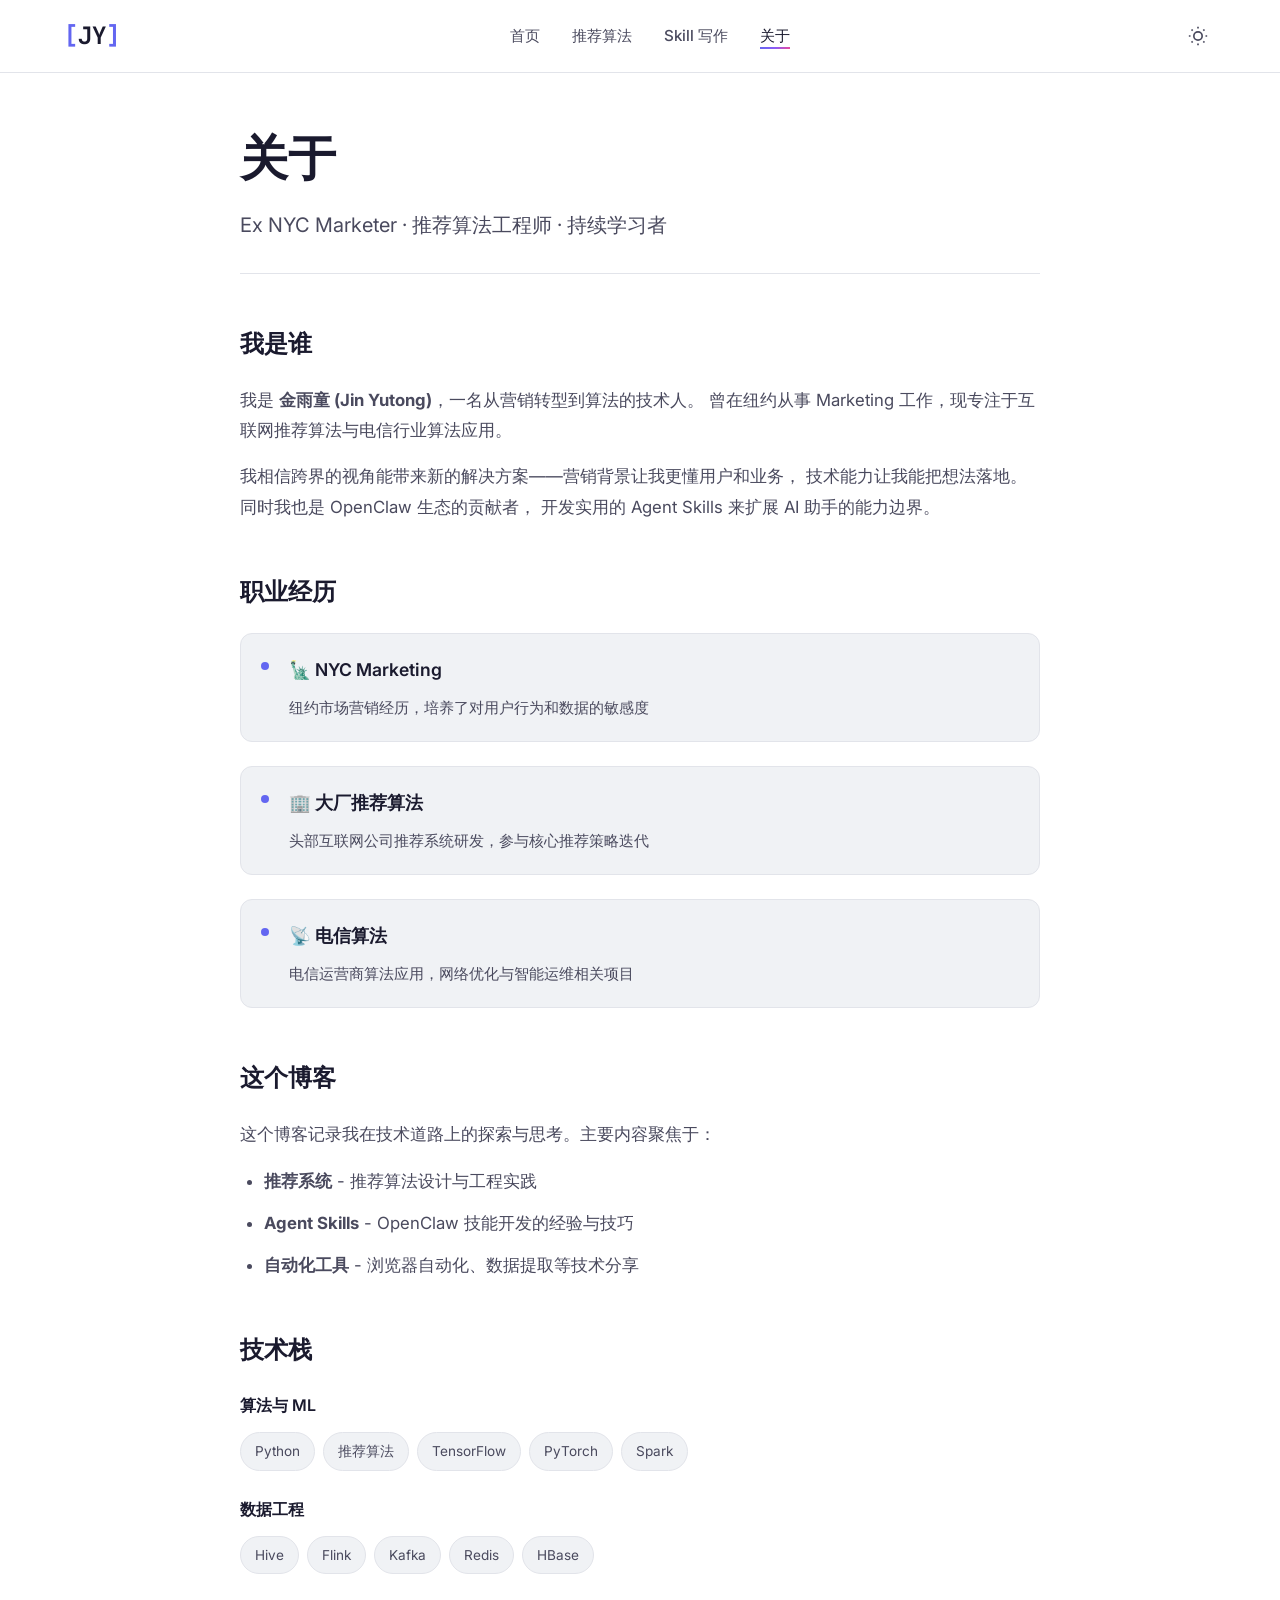
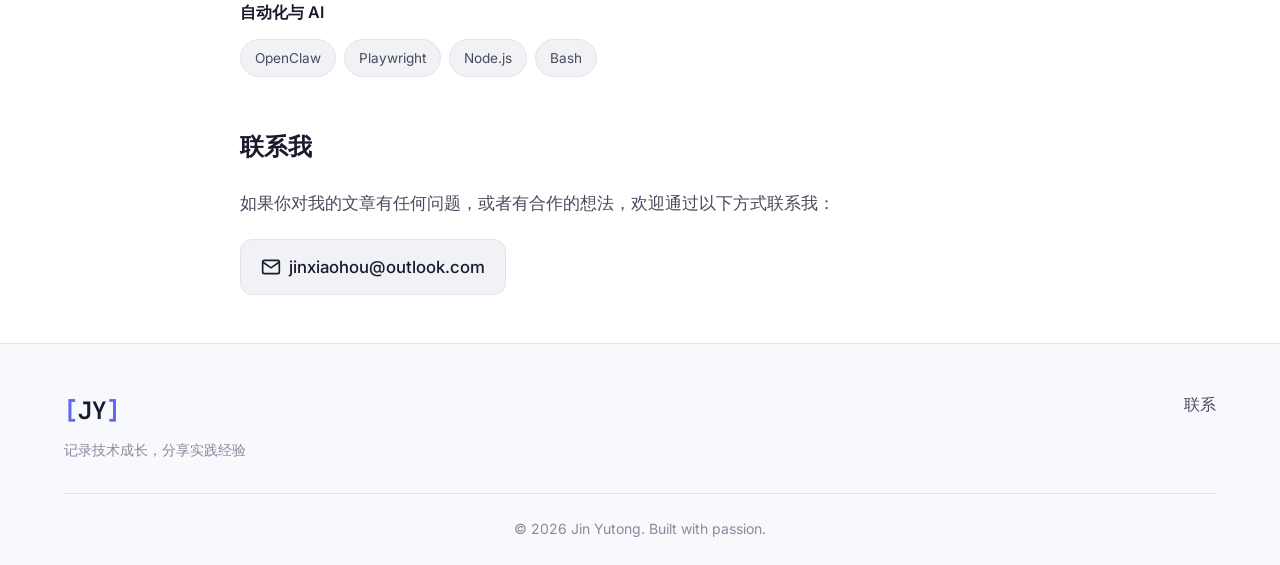
==== about.html @ 8edba46c "Initial blog" ====
<!DOCTYPE html>
<html lang="zh-CN">
<head>
    <meta charset="UTF-8">
    <meta name="viewport" content="width=device-width, initial-scale=1.0">
    <title>关于 - Jin Yutong's Blog</title>
    <meta name="description" content="关于我，以及这个博客">
    <link rel="stylesheet" href="css/style.css">
    <link rel="preconnect" href="https://fonts.googleapis.com">
    <link rel="preconnect" href="https://fonts.gstatic.com" crossorigin>
    <link href="https://fonts.googleapis.com/css2?family=Inter:wght@300;400;500;600;700&family=JetBrains+Mono:wght@400;500&display=swap" rel="stylesheet">
</head>
<body>
    <nav class="navbar">
        <div class="container">
            <a href="index.html" class="logo">
                <span class="logo-bracket">[</span>JY<span class="logo-bracket">]</span>
            </a>
            <ul class="nav-links">
                <li><a href="index.html">首页</a></li>
                <li><a href="posts/ml-platform.html">推荐算法</a></li>
                <li><a href="posts/skill-writing.html">Skill 写作</a></li>
                <li><a href="about.html" class="active">关于</a></li>
            </ul>
            <button class="theme-toggle" aria-label="切换主题">
                <svg class="sun-icon" viewBox="0 0 24 24" fill="none" stroke="currentColor" stroke-width="2">
                    <circle cx="12" cy="12" r="5"/>
                    <path d="M12 1v2M12 21v2M4.22 4.22l1.42 1.42M18.36 18.36l1.42 1.42M1 12h2M21 12h2M4.22 19.78l1.42-1.42M18.36 5.64l1.42-1.42"/>
                </svg>
                <svg class="moon-icon" viewBox="0 0 24 24" fill="none" stroke="currentColor" stroke-width="2">
                    <path d="M21 12.79A9 9 0 1 1 11.21 3 7 7 0 0 0 21 12.79z"/>
                </svg>
            </button>
        </div>
    </nav>

    <main class="container">
        <article class="about-page">
            <header class="page-header">
                <h1>关于</h1>
                <p class="page-subtitle">Ex NYC Marketer · 推荐算法工程师 · 持续学习者</p>
            </header>

            <div class="about-content">
                <section class="about-section">
                    <h2>我是谁</h2>
                    <p>
                        我是 <strong>金雨童 (Jin Yutong)</strong>，一名从营销转型到算法的技术人。
                        曾在纽约从事 Marketing 工作，现专注于互联网推荐算法与电信行业算法应用。
                    </p>
                    <p>
                        我相信跨界的视角能带来新的解决方案——营销背景让我更懂用户和业务，
                        技术能力让我能把想法落地。同时我也是 OpenClaw 生态的贡献者，
                        开发实用的 Agent Skills 来扩展 AI 助手的能力边界。
                    </p>
                </section>

                <section class="about-section">
                    <h2>职业经历</h2>
                    <div class="timeline">
                        <div class="timeline-item">
                            <h4>🗽 NYC Marketing</h4>
                            <p>纽约市场营销经历，培养了对用户行为和数据的敏感度</p>
                        </div>
                        <div class="timeline-item">
                            <h4>🏢 大厂推荐算法</h4>
                            <p>头部互联网公司推荐系统研发，参与核心推荐策略迭代</p>
                        </div>
                        <div class="timeline-item">
                            <h4>📡 电信算法</h4>
                            <p>电信运营商算法应用，网络优化与智能运维相关项目</p>
                        </div>
                    </div>
                </section>

                <section class="about-section">
                    <h2>这个博客</h2>
                    <p>
                        这个博客记录我在技术道路上的探索与思考。主要内容聚焦于：
                    </p>
                    <ul class="about-list">
                        <li>
                            <strong>推荐系统</strong> - 推荐算法设计与工程实践
                        </li>
                        <li>
                            <strong>Agent Skills</strong> - OpenClaw 技能开发的经验与技巧
                        </li>
                        <li>
                            <strong>自动化工具</strong> - 浏览器自动化、数据提取等技术分享
                        </li>
                    </ul>
                </section>

                <section class="about-section">
                    <h2>技术栈</h2>
                    <div class="tech-stack">
                        <div class="tech-category">
                            <h4>算法与 ML</h4>
                            <div class="tech-tags">
                                <span class="tech-tag">Python</span>
                                <span class="tech-tag">推荐算法</span>
                                <span class="tech-tag">TensorFlow</span>
                                <span class="tech-tag">PyTorch</span>
                                <span class="tech-tag">Spark</span>
                            </div>
                        </div>
                        <div class="tech-category">
                            <h4>数据工程</h4>
                            <div class="tech-tags">
                                <span class="tech-tag">Hive</span>
                                <span class="tech-tag">Flink</span>
                                <span class="tech-tag">Kafka</span>
                                <span class="tech-tag">Redis</span>
                                <span class="tech-tag">HBase</span>
                            </div>
                        </div>
                        <div class="tech-category">
                            <h4>自动化与 AI</h4>
                            <div class="tech-tags">
                                <span class="tech-tag">OpenClaw</span>
                                <span class="tech-tag">Playwright</span>
                                <span class="tech-tag">Node.js</span>
                                <span class="tech-tag">Bash</span>
                            </div>
                        </div>
                    </div>
                </section>

                <section class="about-section">
                    <h2>联系我</h2>
                    <p>
                        如果你对我的文章有任何问题，或者有合作的想法，欢迎通过以下方式联系我：
                    </p>
                    <div class="contact-links">
                        <a href="mailto:jinxiaohou@outlook.com" class="contact-link">
                            <svg viewBox="0 0 24 24" fill="none" stroke="currentColor" stroke-width="2">
                                <path d="M4 4h16c1.1 0 2 .9 2 2v12c0 1.1-.9 2-2 2H4c-1.1 0-2-.9-2-2V6c0-1.1.9-2 2-2z"/>
                                <polyline points="22,6 12,13 2,6"/>
                            </svg>
                            jinxiaohou@outlook.com
                        </a>
                    </div>
                </section>
            </div>
        </article>
    </main>

    <footer class="footer">
        <div class="container">
            <div class="footer-content">
                <div class="footer-brand">
                    <span class="logo">
                        <span class="logo-bracket">[</span>JY<span class="logo-bracket">]</span>
                    </span>
                    <p>记录技术成长，分享实践经验</p>
                </div>
                <div class="footer-links">
                    <a href="mailto:jinxiaohou@outlook.com">联系</a>
                </div>
            </div>
            <div class="footer-bottom">
                <p>&copy; 2026 Jin Yutong. Built with passion.</p>
            </div>
        </div>
    </footer>

    <script src="js/main.js"></script>
</body>
</html>
---- css/style.css ----
/* CSS Variables */
:root {
    --bg-primary: #0f0f1a;
    --bg-secondary: #1a1a2e;
    --bg-tertiary: #252542;
    --text-primary: #ffffff;
    --text-secondary: #a0a0b0;
    --text-muted: #6a6a80;
    --accent-primary: #6366f1;
    --accent-secondary: #8b5cf6;
    --accent-gradient: linear-gradient(135deg, #6366f1 0%, #8b5cf6 50%, #ec4899 100%);
    --border-color: #2a2a4a;
    --code-bg: #151525;
    --shadow-sm: 0 2px 8px rgba(0, 0, 0, 0.3);
    --shadow-md: 0 4px 20px rgba(0, 0, 0, 0.4);
    --shadow-lg: 0 8px 40px rgba(0, 0, 0, 0.5);
    --radius-sm: 8px;
    --radius-md: 12px;
    --radius-lg: 16px;
    --transition: all 0.3s ease;
}

/* Light theme */
[data-theme="light"] {
    --bg-primary: #ffffff;
    --bg-secondary: #f8f9fc;
    --bg-tertiary: #f0f2f5;
    --text-primary: #1a1a2e;
    --text-secondary: #4a4a5e;
    --text-muted: #8a8a9e;
    --border-color: #e2e4ea;
    --code-bg: #f4f6f8;
    --shadow-sm: 0 2px 8px rgba(0, 0, 0, 0.08);
    --shadow-md: 0 4px 20px rgba(0, 0, 0, 0.1);
    --shadow-lg: 0 8px 40px rgba(0, 0, 0, 0.12);
}

/* Reset & Base */
*, *::before, *::after {
    margin: 0;
    padding: 0;
    box-sizing: border-box;
}

html {
    scroll-behavior: smooth;
}

body {
    font-family: 'Inter', -apple-system, BlinkMacSystemFont, 'Segoe UI', sans-serif;
    background-color: var(--bg-primary);
    color: var(--text-primary);
    line-height: 1.6;
    min-height: 100vh;
    transition: var(--transition);
}

/* Container */
.container {
    max-width: 1200px;
    margin: 0 auto;
    padding: 0 24px;
}

/* Navigation */
.navbar {
    position: fixed;
    top: 0;
    left: 0;
    right: 0;
    z-index: 1000;
    background: rgba(15, 15, 26, 0.8);
    backdrop-filter: blur(20px);
    border-bottom: 1px solid var(--border-color);
    transition: var(--transition);
}

[data-theme="light"] .navbar {
    background: rgba(255, 255, 255, 0.85);
}

.navbar .container {
    display: flex;
    align-items: center;
    justify-content: space-between;
    height: 72px;
}

.logo {
    font-size: 1.5rem;
    font-weight: 700;
    text-decoration: none;
    color: var(--text-primary);
    font-family: 'JetBrains Mono', monospace;
}

.logo-bracket {
    color: var(--accent-primary);
}

.nav-links {
    display: flex;
    list-style: none;
    gap: 32px;
}

.nav-links a {
    color: var(--text-secondary);
    text-decoration: none;
    font-weight: 500;
    font-size: 0.95rem;
    transition: var(--transition);
    position: relative;
}

.nav-links a:hover,
.nav-links a.active {
    color: var(--text-primary);
}

.nav-links a::after {
    content: '';
    position: absolute;
    bottom: -4px;
    left: 0;
    width: 0;
    height: 2px;
    background: var(--accent-gradient);
    transition: var(--transition);
}

.nav-links a:hover::after,
.nav-links a.active::after {
    width: 100%;
}

/* Theme Toggle */
.theme-toggle {
    background: none;
    border: none;
    cursor: pointer;
    padding: 8px;
    border-radius: var(--radius-sm);
    color: var(--text-secondary);
    transition: var(--transition);
}

.theme-toggle:hover {
    background: var(--bg-tertiary);
    color: var(--text-primary);
}

.theme-toggle svg {
    width: 20px;
    height: 20px;
}

.sun-icon {
    display: none;
}

[data-theme="light"] .sun-icon {
    display: block;
}

[data-theme="light"] .moon-icon {
    display: none;
}

/* Hero Section */
.hero {
    position: relative;
    padding: 160px 0 100px;
    overflow: hidden;
}

.hero-bg {
    position: absolute;
    top: 0;
    left: 0;
    right: 0;
    bottom: 0;
    background: 
        radial-gradient(ellipse at 20% 50%, rgba(99, 102, 241, 0.15) 0%, transparent 50%),
        radial-gradient(ellipse at 80% 50%, rgba(139, 92, 246, 0.1) 0%, transparent 50%);
    pointer-events: none;
}

.hero-content {
    position: relative;
    z-index: 1;
    max-width: 700px;
}

.hero-title {
    font-size: clamp(2.5rem, 6vw, 4rem);
    font-weight: 700;
    line-height: 1.15;
    margin-bottom: 24px;
    letter-spacing: -0.02em;
}

.gradient-text {
    background: var(--accent-gradient);
    -webkit-background-clip: text;
    -webkit-text-fill-color: transparent;
    background-clip: text;
}

.hero-subtitle {
    font-size: 1.25rem;
    color: var(--text-secondary);
    margin-bottom: 40px;
    max-width: 500px;
}

.hero-stats {
    display: flex;
    gap: 48px;
}

.stat {
    display: flex;
    flex-direction: column;
}

.stat-number {
    font-size: 2.5rem;
    font-weight: 700;
    background: var(--accent-gradient);
    -webkit-background-clip: text;
    -webkit-text-fill-color: transparent;
    background-clip: text;
    line-height: 1;
}

.stat-label {
    font-size: 0.875rem;
    color: var(--text-muted);
    margin-top: 4px;
}

/* Main Content */
main {
    padding-bottom: 80px;
}

/* Section Titles */
.section-title {
    font-size: 1.75rem;
    font-weight: 600;
    margin-bottom: 32px;
    position: relative;
    display: inline-block;
}

.section-title::after {
    content: '';
    position: absolute;
    bottom: -8px;
    left: 0;
    width: 60px;
    height: 3px;
    background: var(--accent-gradient);
    border-radius: 2px;
}

/* Posts Grid */
.posts-section {
    margin-bottom: 80px;
}

.posts-grid {
    display: grid;
    grid-template-columns: repeat(auto-fit, minmax(320px, 1fr));
    gap: 24px;
}

.post-card {
    background: var(--bg-secondary);
    border: 1px solid var(--border-color);
    border-radius: var(--radius-md);
    padding: 28px;
    transition: var(--transition);
}

.post-card:hover {
    transform: translateY(-4px);
    box-shadow: var(--shadow-lg);
    border-color: var(--accent-primary);
}

.post-meta {
    display: flex;
    gap: 12px;
    margin-bottom: 16px;
    align-items: center;
}

.post-tag {
    font-size: 0.75rem;
    font-weight: 600;
    padding: 4px 10px;
    border-radius: 20px;
    background: rgba(99, 102, 241, 0.15);
    color: var(--accent-primary);
    text-transform: uppercase;
    letter-spacing: 0.5px;
}

.post-date {
    font-size: 0.875rem;
    color: var(--text-muted);
}

.post-title {
    font-size: 1.25rem;
    font-weight: 600;
    margin-bottom: 12px;
    line-height: 1.4;
}

.post-title a {
    color: var(--text-primary);
    text-decoration: none;
    transition: var(--transition);
}

.post-title a:hover {
    color: var(--accent-primary);
}

.post-excerpt {
    color: var(--text-secondary);
    font-size: 0.95rem;
    margin-bottom: 20px;
    line-height: 1.6;
}

.read-more {
    display: inline-flex;
    align-items: center;
    gap: 8px;
    color: var(--accent-primary);
    text-decoration: none;
    font-weight: 500;
    font-size: 0.9rem;
    transition: var(--transition);
}

.read-more svg {
    width: 16px;
    height: 16px;
    transition: transform 0.2s ease;
}

.read-more:hover svg {
    transform: translateX(4px);
}

/* Topics Section */
.topics-section {
    margin-bottom: 80px;
}

.topics-grid {
    display: grid;
    grid-template-columns: repeat(auto-fit, minmax(200px, 1fr));
    gap: 20px;
}

.topic-card {
    background: var(--bg-secondary);
    border: 1px solid var(--border-color);
    border-radius: var(--radius-md);
    padding: 24px;
    text-align: center;
    transition: var(--transition);
}

.topic-card:hover {
    border-color: var(--accent-primary);
    transform: translateY(-2px);
}

.topic-icon {
    font-size: 2.5rem;
    margin-bottom: 12px;
}

.topic-card h4 {
    font-size: 1rem;
    font-weight: 600;
    margin-bottom: 8px;
}

.topic-card p {
    font-size: 0.875rem;
    color: var(--text-secondary);
}

/* Blog Post Page */
.blog-post {
    max-width: 800px;
    margin: 0 auto;
    padding-top: 120px;
}

.post-header {
    margin-bottom: 48px;
    padding-bottom: 32px;
    border-bottom: 1px solid var(--border-color);
}

.post-header .post-meta {
    margin-bottom: 20px;
}

.post-title-large {
    font-size: clamp(2rem, 5vw, 3rem);
    font-weight: 700;
    line-height: 1.2;
    margin-bottom: 16px;
}

.post-subtitle {
    font-size: 1.25rem;
    color: var(--text-secondary);
    font-weight: 400;
}

.post-content {
    font-size: 1.05rem;
    line-height: 1.8;
}

.post-content h2 {
    font-size: 1.75rem;
    font-weight: 600;
    margin: 48px 0 24px;
    padding-bottom: 12px;
    border-bottom: 2px solid var(--border-color);
}

.post-content h3 {
    font-size: 1.35rem;
    font-weight: 600;
    margin: 36px 0 18px;
    color: var(--text-primary);
}

.post-content h4 {
    font-size: 1.15rem;
    font-weight: 600;
    margin: 28px 0 14px;
}

.post-content p {
    margin-bottom: 20px;
    color: var(--text-secondary);
}

.post-content p strong {
    color: var(--text-primary);
}

.post-content ul,
.post-content ol {
    margin: 20px 0;
    padding-left: 28px;
}

.post-content li {
    margin-bottom: 10px;
    color: var(--text-secondary);
}

.post-content li::marker {
    color: var(--accent-primary);
}

.post-content code {
    font-family: 'JetBrains Mono', monospace;
    background: var(--code-bg);
    padding: 2px 8px;
    border-radius: 4px;
    font-size: 0.9em;
    color: var(--accent-secondary);
}

/* Code Blocks */
.code-example {
    margin: 24px 0;
}

.code-example h4 {
    font-size: 0.875rem;
    color: var(--text-muted);
    margin-bottom: 8px;
    font-weight: 500;
}

.code-block {
    background: var(--code-bg);
    border: 1px solid var(--border-color);
    border-radius: var(--radius-md);
    padding: 20px;
    overflow-x: auto;
    font-family: 'JetBrains Mono', monospace;
    font-size: 0.875rem;
    line-height: 1.6;
}

.code-block code {
    background: none;
    padding: 0;
    color: var(--text-primary);
}

/* Highlight Boxes */
.highlight-box {
    background: rgba(99, 102, 241, 0.1);
    border-left: 4px solid var(--accent-primary);
    padding: 20px 24px;
    border-radius: 0 var(--radius-sm) var(--radius-sm) 0;
    margin: 24px 0;
}

.highlight-box.warning {
    background: rgba(239, 68, 68, 0.1);
    border-left-color: #ef4444;
}

.highlight-box strong {
    color: var(--text-primary);
    display: block;
    margin-bottom: 8px;
}

/* Tables */
.data-table {
    width: 100%;
    border-collapse: collapse;
    margin: 24px 0;
    font-size: 0.95rem;
}

.data-table th,
.data-table td {
    padding: 12px 16px;
    text-align: left;
    border-bottom: 1px solid var(--border-color);
}

.data-table th {
    font-weight: 600;
    color: var(--text-primary);
    background: var(--bg-tertiary);
}

.data-table td {
    color: var(--text-secondary);
}

.data-table code {
    font-size: 0.85em;
}

/* Architecture Diagram */
.architecture-diagram {
    margin: 24px 0;
}

.architecture-diagram .code-block {
    text-align: center;
    color: var(--text-secondary);
}

/* Post Footer & Navigation */
.post-footer {
    margin-top: 64px;
    padding-top: 32px;
    border-top: 1px solid var(--border-color);
}

.post-nav {
    display: flex;
    justify-content: space-between;
    gap: 16px;
}

.post-nav-link {
    display: flex;
    align-items: center;
    gap: 8px;
    color: var(--text-secondary);
    text-decoration: none;
    padding: 12px 16px;
    border: 1px solid var(--border-color);
    border-radius: var(--radius-md);
    transition: var(--transition);
    font-size: 0.9rem;
}

.post-nav-link:hover {
    border-color: var(--accent-primary);
    color: var(--text-primary);
}

.post-nav-link svg {
    width: 18px;
    height: 18px;
}

.post-nav-link.next {
    margin-left: auto;
}

/* About Page */
.about-page {
    max-width: 800px;
    margin: 0 auto;
    padding-top: 120px;
}

.page-header {
    margin-bottom: 48px;
    padding-bottom: 32px;
    border-bottom: 1px solid var(--border-color);
}

.page-header h1 {
    font-size: clamp(2rem, 5vw, 3rem);
    font-weight: 700;
    margin-bottom: 12px;
}

.page-subtitle {
    font-size: 1.25rem;
    color: var(--text-secondary);
}

.about-content {
    font-size: 1.05rem;
    line-height: 1.8;
}

.about-section {
    margin-bottom: 48px;
}

.about-section h2 {
    font-size: 1.5rem;
    font-weight: 600;
    margin-bottom: 20px;
    color: var(--text-primary);
}

.about-section p {
    color: var(--text-secondary);
    margin-bottom: 16px;
}

.about-list {
    padding-left: 24px;
}

.about-list li {
    margin-bottom: 12px;
    color: var(--text-secondary);
}

/* Tech Stack */
.tech-stack {
    display: flex;
    flex-direction: column;
    gap: 24px;
}

.tech-category h4 {
    font-size: 1rem;
    font-weight: 600;
    margin-bottom: 12px;
    color: var(--text-primary);
}

.tech-tags {
    display: flex;
    flex-wrap: wrap;
    gap: 8px;
}

.tech-tag {
    background: var(--bg-tertiary);
    color: var(--text-secondary);
    padding: 6px 14px;
    border-radius: 20px;
    font-size: 0.85rem;
    border: 1px solid var(--border-color);
    transition: var(--transition);
}

.tech-tag:hover {
    border-color: var(--accent-primary);
    color: var(--text-primary);
}

/* Contact Links */
.contact-links {
    display: flex;
    gap: 16px;
    margin-top: 20px;
}

.contact-link {
    display: flex;
    align-items: center;
    gap: 8px;
    color: var(--text-primary);
    text-decoration: none;
    padding: 12px 20px;
    background: var(--bg-tertiary);
    border: 1px solid var(--border-color);
    border-radius: var(--radius-md);
    transition: var(--transition);
    font-weight: 500;
}

.contact-link:hover {
    border-color: var(--accent-primary);
    background: rgba(99, 102, 241, 0.1);
}

.contact-link svg {
    width: 20px;
    height: 20px;
}

/* Timeline */
.timeline {
    display: flex;
    flex-direction: column;
    gap: 24px;
    margin-top: 20px;
}

.timeline-item {
    background: var(--bg-tertiary);
    border: 1px solid var(--border-color);
    border-radius: var(--radius-md);
    padding: 20px 24px;
    position: relative;
    padding-left: 48px;
}

.timeline-item::before {
    content: '';
    position: absolute;
    left: 20px;
    top: 28px;
    width: 8px;
    height: 8px;
    background: var(--accent-primary);
    border-radius: 50%;
}

.timeline-item h4 {
    font-size: 1.1rem;
    font-weight: 600;
    margin-bottom: 8px;
    color: var(--text-primary);
}

.timeline-item p {
    color: var(--text-secondary);
    font-size: 0.95rem;
    margin: 0;
}

/* Footer */
.footer {
    background: var(--bg-secondary);
    border-top: 1px solid var(--border-color);
    padding: 48px 0 24px;
}

.footer-content {
    display: flex;
    justify-content: space-between;
    align-items: flex-start;
    margin-bottom: 32px;
    flex-wrap: wrap;
    gap: 24px;
}

.footer-brand .logo {
    font-size: 1.5rem;
    display: inline-block;
    margin-bottom: 8px;
}

.footer-brand p {
    color: var(--text-muted);
    font-size: 0.9rem;
}

.footer-links {
    display: flex;
    gap: 24px;
}

.footer-links a {
    color: var(--text-secondary);
    text-decoration: none;
    transition: var(--transition);
}

.footer-links a:hover {
    color: var(--accent-primary);
}

.footer-bottom {
    text-align: center;
    padding-top: 24px;
    border-top: 1px solid var(--border-color);
}

.footer-bottom p {
    color: var(--text-muted);
    font-size: 0.875rem;
}

/* Responsive */
@media (max-width: 768px) {
    .navbar .container {
        height: 64px;
    }
    
    .nav-links {
        display: none;
    }
    
    .hero {
        padding: 120px 0 60px;
    }
    
    .hero-stats {
        gap: 32px;
    }
    
    .posts-grid {
        grid-template-columns: 1fr;
    }
    
    .topics-grid {
        grid-template-columns: repeat(2, 1fr);
    }
    
    .post-nav {
        flex-direction: column;
    }
    
    .post-nav-link.next {
        margin-left: 0;
    }
    
    .footer-content {
        flex-direction: column;
        align-items: center;
        text-align: center;
    }
}

@media (max-width: 480px) {
    .container {
        padding: 0 16px;
    }
    
    .topics-grid {
        grid-template-columns: 1fr;
    }
    
    .tech-tags {
        justify-content: center;
    }
    
    .contact-links {
        flex-direction: column;
    }
}

/* Scrollbar */
::-webkit-scrollbar {
    width: 8px;
    height: 8px;
}

::-webkit-scrollbar-track {
    background: var(--bg-secondary);
}

::-webkit-scrollbar-thumb {
    background: var(--text-muted);
    border-radius: 4px;
}

::-webkit-scrollbar-thumb:hover {
    background: var(--text-secondary);
}

/* Selection */
::selection {
    background: rgba(99, 102, 241, 0.3);
    color: var(--text-primary);
}
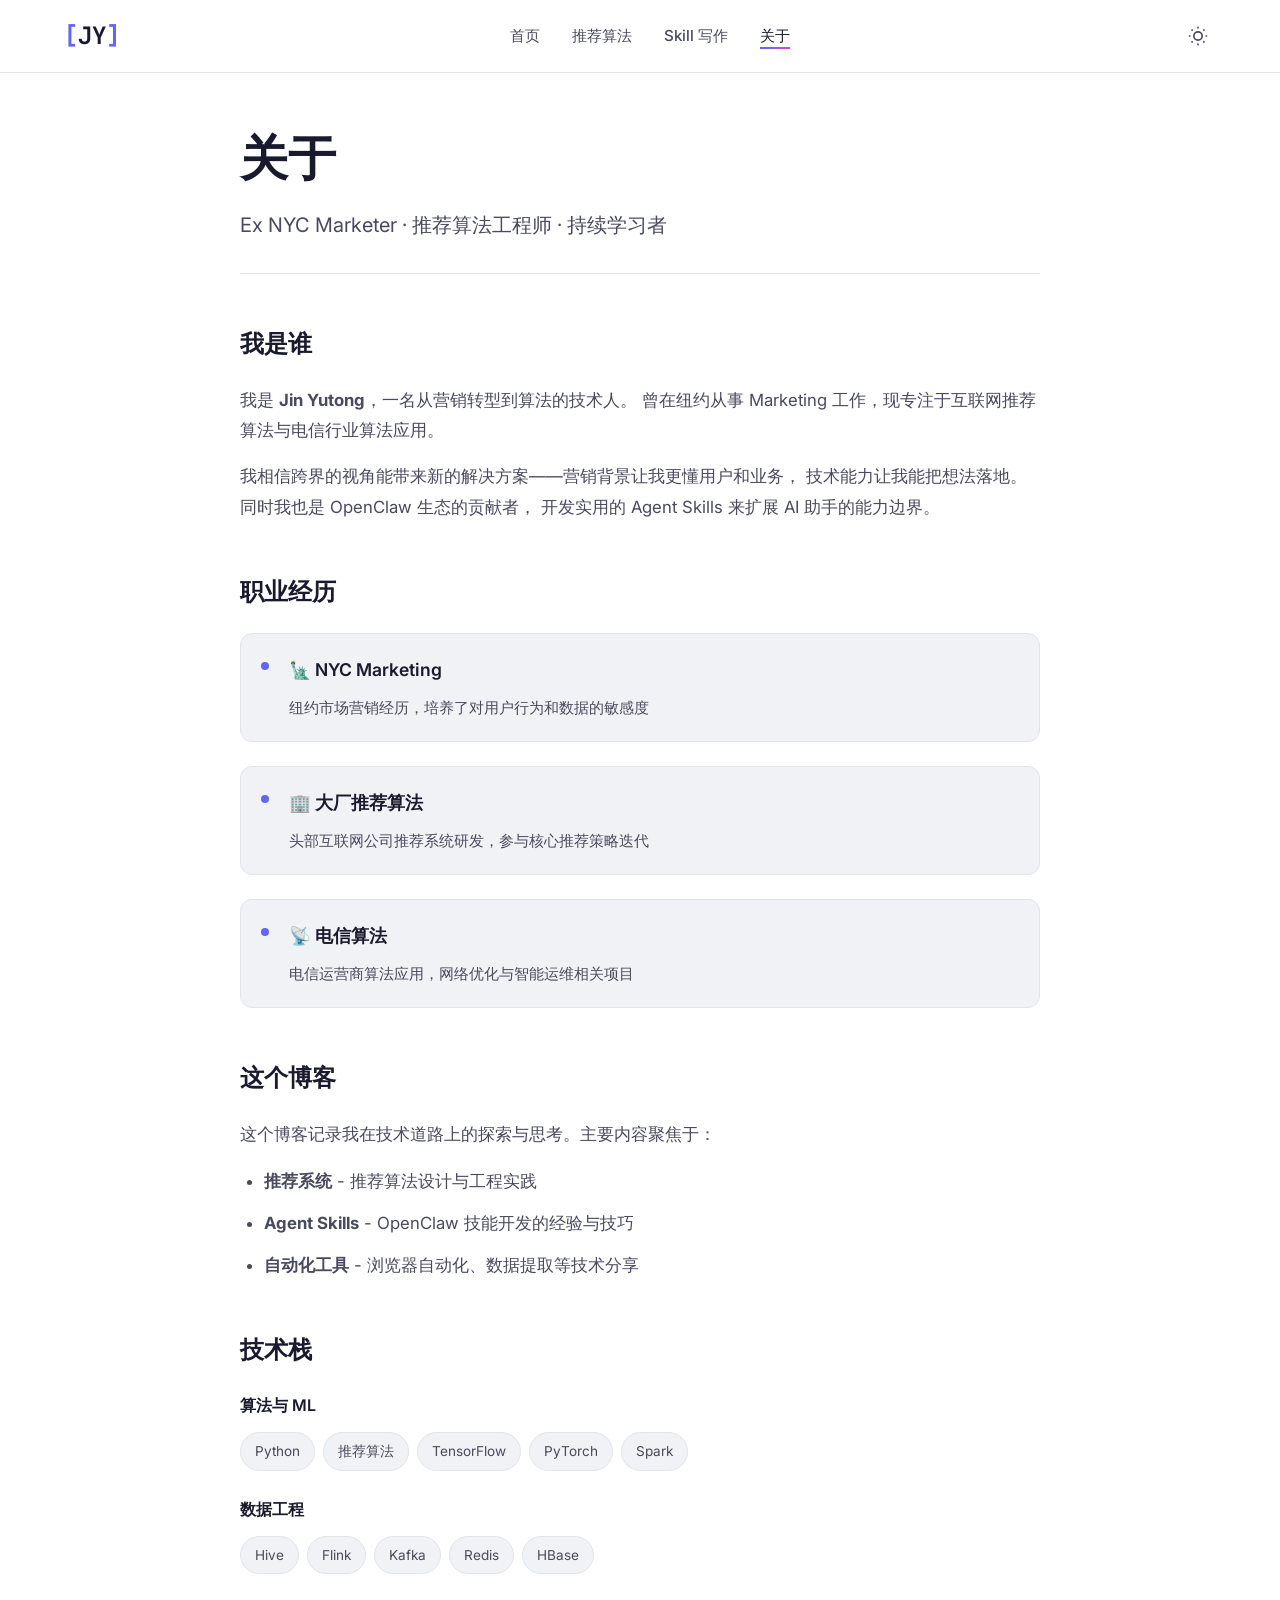
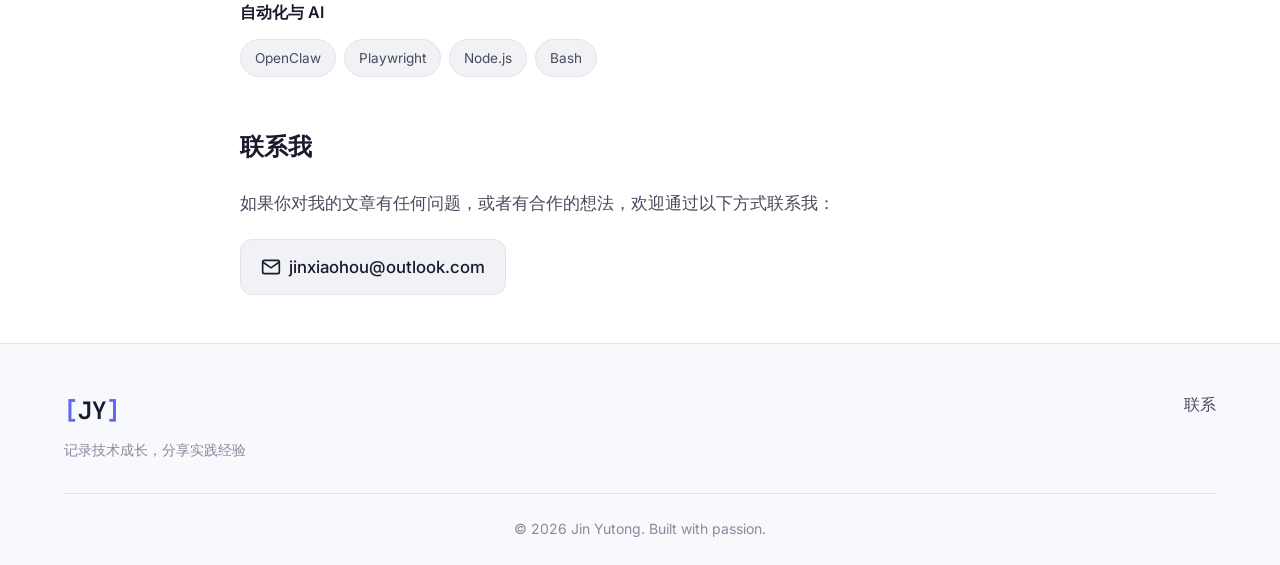
==== commit cca10d93: "Enhance blog functionality with category filtering and sharing options. Updated post titles and adde" ====
--- a/about.html
+++ b/about.html
@@ -45,7 +45,7 @@
                 <section class="about-section">
                     <h2>我是谁</h2>
                     <p>
-                        我是 <strong>金雨童 (Jin Yutong)</strong>，一名从营销转型到算法的技术人。
+                        我是 <strong>Jin Yutong</strong>，一名从营销转型到算法的技术人。
                         曾在纽约从事 Marketing 工作，现专注于互联网推荐算法与电信行业算法应用。
                     </p>
                     <p>
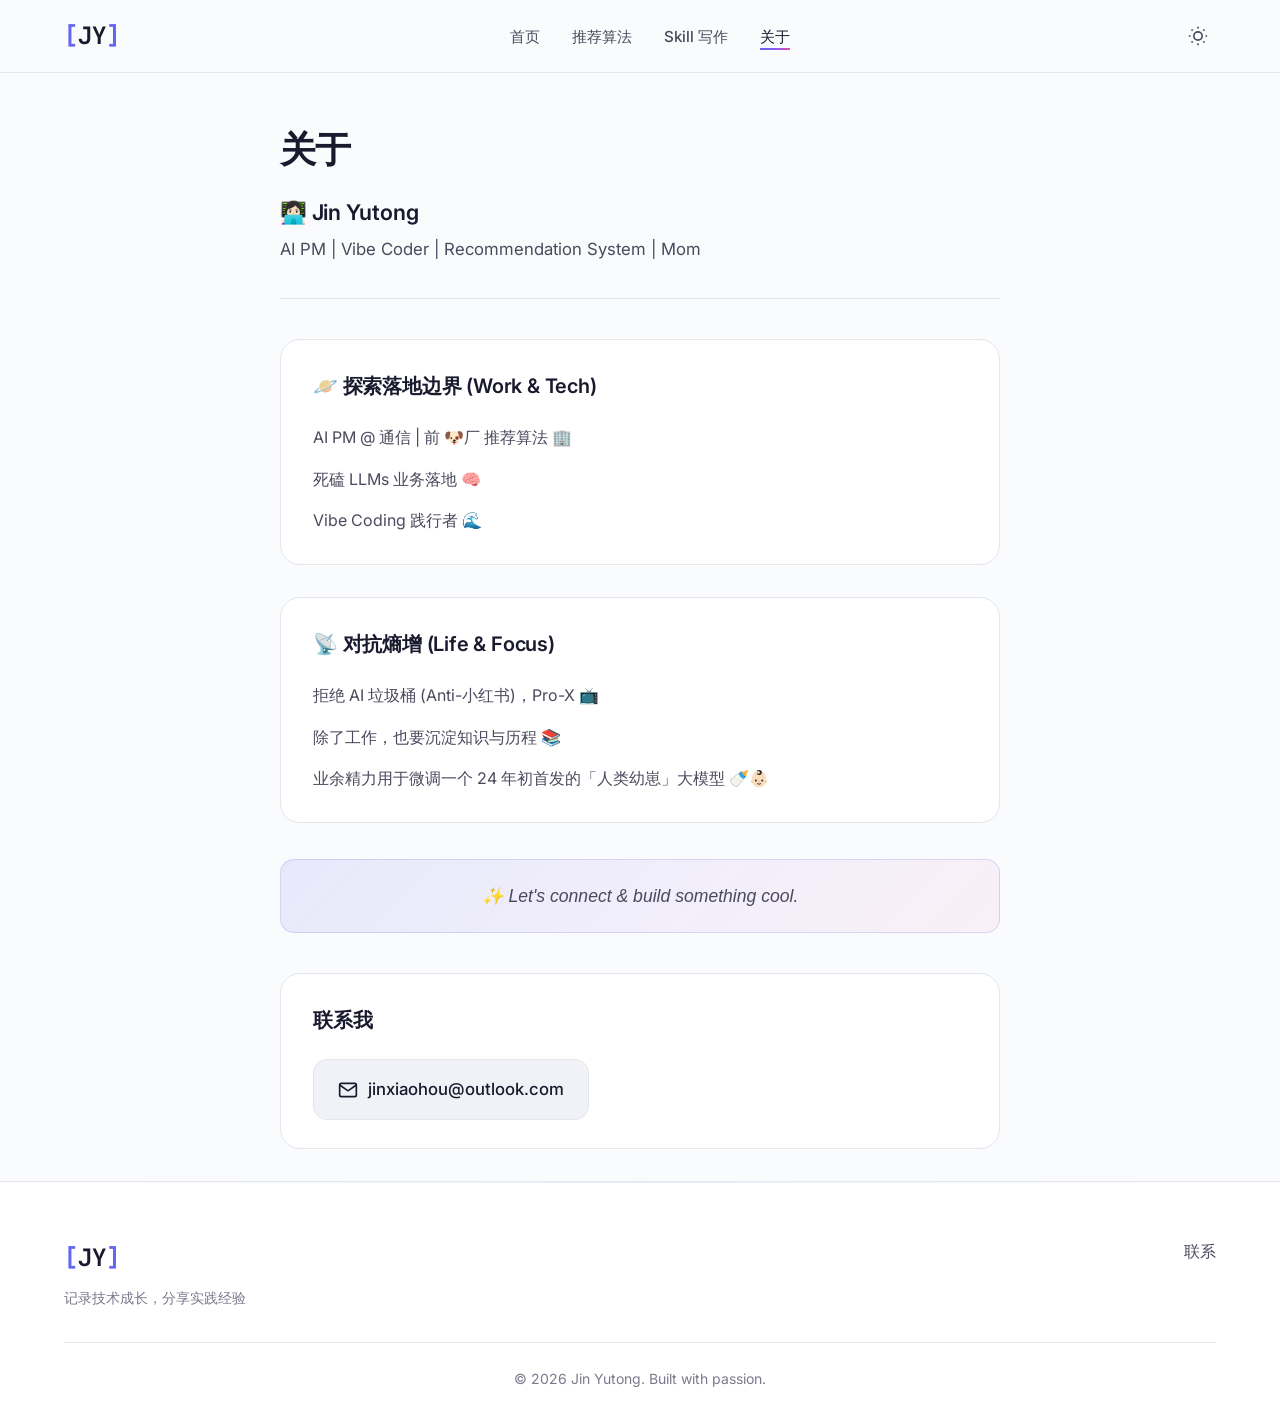
==== commit cbd91e20: "blog init" ====
--- a/about.html
+++ b/about.html
@@ -38,99 +38,29 @@
         <article class="about-page">
             <header class="page-header">
                 <h1>关于</h1>
-                <p class="page-subtitle">Ex NYC Marketer · 推荐算法工程师 · 持续学习者</p>
+                <p class="about-name">👩🏻‍💻 Jin Yutong</p>
+                <p class="page-subtitle">AI PM | Vibe Coder | Recommendation System | Mom</p>
             </header>
 
             <div class="about-content">
                 <section class="about-section">
-                    <h2>我是谁</h2>
-                    <p>
-                        我是 <strong>Jin Yutong</strong>，一名从营销转型到算法的技术人。
-                        曾在纽约从事 Marketing 工作，现专注于互联网推荐算法与电信行业算法应用。
-                    </p>
-                    <p>
-                        我相信跨界的视角能带来新的解决方案——营销背景让我更懂用户和业务，
-                        技术能力让我能把想法落地。同时我也是 OpenClaw 生态的贡献者，
-                        开发实用的 Agent Skills 来扩展 AI 助手的能力边界。
-                    </p>
+                    <h2>🪐 探索落地边界 (Work & Tech)</h2>
+                    <p>AI PM @ 通信 | 前 🐶厂 推荐算法 🏢</p>
+                    <p>死磕 LLMs 业务落地 🧠</p>
+                    <p>Vibe Coding 践行者 🌊</p>
                 </section>
 
                 <section class="about-section">
-                    <h2>职业经历</h2>
-                    <div class="timeline">
-                        <div class="timeline-item">
-                            <h4>🗽 NYC Marketing</h4>
-                            <p>纽约市场营销经历，培养了对用户行为和数据的敏感度</p>
-                        </div>
-                        <div class="timeline-item">
-                            <h4>🏢 大厂推荐算法</h4>
-                            <p>头部互联网公司推荐系统研发，参与核心推荐策略迭代</p>
-                        </div>
-                        <div class="timeline-item">
-                            <h4>📡 电信算法</h4>
-                            <p>电信运营商算法应用，网络优化与智能运维相关项目</p>
-                        </div>
-                    </div>
+                    <h2>📡 对抗熵增 (Life & Focus)</h2>
+                    <p>拒绝 AI 垃圾桶 (Anti-小红书)，Pro-X 📺</p>
+                    <p>除了工作，也要沉淀知识与历程 📚</p>
+                    <p>业余精力用于微调一个 24 年初首发的「人类幼崽」大模型 🍼👶🏻</p>
                 </section>
 
-                <section class="about-section">
-                    <h2>这个博客</h2>
-                    <p>
-                        这个博客记录我在技术道路上的探索与思考。主要内容聚焦于：
-                    </p>
-                    <ul class="about-list">
-                        <li>
-                            <strong>推荐系统</strong> - 推荐算法设计与工程实践
-                        </li>
-                        <li>
-                            <strong>Agent Skills</strong> - OpenClaw 技能开发的经验与技巧
-                        </li>
-                        <li>
-                            <strong>自动化工具</strong> - 浏览器自动化、数据提取等技术分享
-                        </li>
-                    </ul>
-                </section>
-
-                <section class="about-section">
-                    <h2>技术栈</h2>
-                    <div class="tech-stack">
-                        <div class="tech-category">
-                            <h4>算法与 ML</h4>
-                            <div class="tech-tags">
-                                <span class="tech-tag">Python</span>
-                                <span class="tech-tag">推荐算法</span>
-                                <span class="tech-tag">TensorFlow</span>
-                                <span class="tech-tag">PyTorch</span>
-                                <span class="tech-tag">Spark</span>
-                            </div>
-                        </div>
-                        <div class="tech-category">
-                            <h4>数据工程</h4>
-                            <div class="tech-tags">
-                                <span class="tech-tag">Hive</span>
-                                <span class="tech-tag">Flink</span>
-                                <span class="tech-tag">Kafka</span>
-                                <span class="tech-tag">Redis</span>
-                                <span class="tech-tag">HBase</span>
-                            </div>
-                        </div>
-                        <div class="tech-category">
-                            <h4>自动化与 AI</h4>
-                            <div class="tech-tags">
-                                <span class="tech-tag">OpenClaw</span>
-                                <span class="tech-tag">Playwright</span>
-                                <span class="tech-tag">Node.js</span>
-                                <span class="tech-tag">Bash</span>
-                            </div>
-                        </div>
-                    </div>
-                </section>
+                <p class="about-cta">✨ Let's connect & build something cool.</p>
 
                 <section class="about-section">
                     <h2>联系我</h2>
-                    <p>
-                        如果你对我的文章有任何问题，或者有合作的想法，欢迎通过以下方式联系我：
-                    </p>
                     <div class="contact-links">
                         <a href="mailto:jinxiaohou@outlook.com" class="contact-link">
                             <svg viewBox="0 0 24 24" fill="none" stroke="currentColor" stroke-width="2">
--- a/css/style.css
+++ b/css/style.css
@@ -1,38 +1,48 @@
 /* CSS Variables */
 :root {
-    --bg-primary: #0f0f1a;
-    --bg-secondary: #1a1a2e;
-    --bg-tertiary: #252542;
-    --text-primary: #ffffff;
-    --text-secondary: #a0a0b0;
-    --text-muted: #6a6a80;
+    --bg-primary: #0d0d18;
+    --bg-secondary: #16162a;
+    --bg-tertiary: #1e1e36;
+    --bg-card: rgba(22, 22, 42, 0.8);
+    --text-primary: #f4f4f8;
+    --text-secondary: #a8a8bc;
+    --text-muted: #6b6b82;
     --accent-primary: #6366f1;
     --accent-secondary: #8b5cf6;
+    --accent-pink: #ec4899;
     --accent-gradient: linear-gradient(135deg, #6366f1 0%, #8b5cf6 50%, #ec4899 100%);
+    --accent-gradient-soft: linear-gradient(135deg, rgba(99, 102, 241, 0.12) 0%, rgba(139, 92, 246, 0.08) 50%, rgba(236, 72, 153, 0.06) 100%);
     --border-color: #2a2a4a;
-    --code-bg: #151525;
-    --shadow-sm: 0 2px 8px rgba(0, 0, 0, 0.3);
-    --shadow-md: 0 4px 20px rgba(0, 0, 0, 0.4);
-    --shadow-lg: 0 8px 40px rgba(0, 0, 0, 0.5);
-    --radius-sm: 8px;
-    --radius-md: 12px;
-    --radius-lg: 16px;
-    --transition: all 0.3s ease;
+    --border-subtle: rgba(99, 102, 241, 0.15);
+    --code-bg: #12122a;
+    --shadow-sm: 0 2px 12px rgba(0, 0, 0, 0.25);
+    --shadow-md: 0 8px 32px rgba(0, 0, 0, 0.35);
+    --shadow-lg: 0 16px 48px rgba(0, 0, 0, 0.4);
+    --shadow-glow: 0 0 40px rgba(99, 102, 241, 0.12);
+    --radius-sm: 10px;
+    --radius-md: 14px;
+    --radius-lg: 20px;
+    --radius-full: 9999px;
+    --transition: all 0.25s ease;
+    --transition-slow: all 0.4s ease;
 }
 
 /* Light theme */
 [data-theme="light"] {
-    --bg-primary: #ffffff;
-    --bg-secondary: #f8f9fc;
-    --bg-tertiary: #f0f2f5;
+    --bg-primary: #fafbfc;
+    --bg-secondary: #ffffff;
+    --bg-tertiary: #f0f2f7;
+    --bg-card: rgba(255, 255, 255, 0.95);
     --text-primary: #1a1a2e;
     --text-secondary: #4a4a5e;
-    --text-muted: #8a8a9e;
-    --border-color: #e2e4ea;
-    --code-bg: #f4f6f8;
-    --shadow-sm: 0 2px 8px rgba(0, 0, 0, 0.08);
-    --shadow-md: 0 4px 20px rgba(0, 0, 0, 0.1);
-    --shadow-lg: 0 8px 40px rgba(0, 0, 0, 0.12);
+    --text-muted: #7a7a8e;
+    --border-color: #e4e6eb;
+    --border-subtle: rgba(99, 102, 241, 0.2);
+    --code-bg: #f0f2f7;
+    --shadow-sm: 0 2px 12px rgba(0, 0, 0, 0.06);
+    --shadow-md: 0 8px 32px rgba(0, 0, 0, 0.08);
+    --shadow-lg: 0 16px 48px rgba(0, 0, 0, 0.1);
+    --shadow-glow: 0 0 40px rgba(99, 102, 241, 0.08);
 }
 
 /* Reset & Base */
@@ -50,9 +60,10 @@
     font-family: 'Inter', -apple-system, BlinkMacSystemFont, 'Segoe UI', sans-serif;
     background-color: var(--bg-primary);
     color: var(--text-primary);
-    line-height: 1.6;
+    line-height: 1.65;
     min-height: 100vh;
     transition: var(--transition);
+    -webkit-font-smoothing: antialiased;
 }
 
 /* Container */
@@ -69,14 +80,15 @@
     left: 0;
     right: 0;
     z-index: 1000;
-    background: rgba(15, 15, 26, 0.8);
-    backdrop-filter: blur(20px);
+    background: rgba(13, 13, 24, 0.75);
+    backdrop-filter: blur(24px);
+    -webkit-backdrop-filter: blur(24px);
     border-bottom: 1px solid var(--border-color);
     transition: var(--transition);
 }
 
 [data-theme="light"] .navbar {
-    background: rgba(255, 255, 255, 0.85);
+    background: rgba(250, 251, 252, 0.9);
 }
 
 .navbar .container {
@@ -170,7 +182,7 @@
 /* Hero Section */
 .hero {
     position: relative;
-    padding: 160px 0 100px;
+    padding: 150px 0 64px;
     overflow: hidden;
 }
 
@@ -180,9 +192,10 @@
     left: 0;
     right: 0;
     bottom: 0;
-    background: 
-        radial-gradient(ellipse at 20% 50%, rgba(99, 102, 241, 0.15) 0%, transparent 50%),
-        radial-gradient(ellipse at 80% 50%, rgba(139, 92, 246, 0.1) 0%, transparent 50%);
+    background:
+        radial-gradient(ellipse 80% 50% at 15% 40%, rgba(99, 102, 241, 0.2) 0%, transparent 55%),
+        radial-gradient(ellipse 70% 40% at 85% 60%, rgba(139, 92, 246, 0.15) 0%, transparent 50%),
+        radial-gradient(ellipse 50% 30% at 50% 90%, rgba(236, 72, 153, 0.08) 0%, transparent 45%);
     pointer-events: none;
 }
 
@@ -195,9 +208,9 @@
 .hero-title {
     font-size: clamp(2.5rem, 6vw, 4rem);
     font-weight: 700;
-    line-height: 1.15;
+    line-height: 1.12;
     margin-bottom: 24px;
-    letter-spacing: -0.02em;
+    letter-spacing: -0.03em;
 }
 
 .gradient-text {
@@ -208,9 +221,9 @@
 }
 
 .hero-subtitle {
-    font-size: 1.25rem;
-    color: var(--text-secondary);
-    margin-bottom: 40px;
+    font-size: 1.1rem;
+    color: var(--text-secondary);
+    margin-bottom: 24px;
     max-width: 500px;
 }
 
@@ -247,27 +260,60 @@
 
 /* Section Titles */
 .section-title {
-    font-size: 1.75rem;
-    font-weight: 600;
-    margin-bottom: 32px;
+    font-size: 1.65rem;
+    font-weight: 600;
+    margin-bottom: 28px;
     position: relative;
     display: inline-block;
+    letter-spacing: -0.02em;
 }
 
 .section-title::after {
     content: '';
     position: absolute;
-    bottom: -8px;
+    bottom: -10px;
     left: 0;
-    width: 60px;
-    height: 3px;
+    width: 48px;
+    height: 4px;
     background: var(--accent-gradient);
-    border-radius: 2px;
+    border-radius: var(--radius-full);
 }
 
 /* Posts Grid */
 .posts-section {
     margin-bottom: 80px;
+}
+
+.category-tabs {
+    display: flex;
+    flex-wrap: wrap;
+    gap: 12px;
+    margin-bottom: 20px;
+}
+
+.category-tab {
+    border: 1px solid var(--border-color);
+    background: var(--bg-secondary);
+    color: var(--text-secondary);
+    padding: 8px 18px;
+    border-radius: var(--radius-full);
+    font-size: 0.9rem;
+    font-weight: 500;
+    cursor: pointer;
+    transition: var(--transition);
+}
+
+.category-tab:hover {
+    border-color: var(--accent-primary);
+    color: var(--text-primary);
+    background: var(--bg-tertiary);
+}
+
+.category-tab.active {
+    background: var(--accent-gradient);
+    border-color: transparent;
+    color: #fff;
+    box-shadow: 0 4px 16px rgba(99, 102, 241, 0.35);
 }
 
 .posts-grid {
@@ -277,17 +323,35 @@
 }
 
 .post-card {
-    background: var(--bg-secondary);
+    background: var(--bg-card);
     border: 1px solid var(--border-color);
-    border-radius: var(--radius-md);
-    padding: 28px;
+    border-radius: var(--radius-lg);
+    padding: 28px 30px;
+    transition: var(--transition);
+    position: relative;
+    overflow: hidden;
+}
+
+.post-card::before {
+    content: '';
+    position: absolute;
+    top: 0;
+    left: 0;
+    right: 0;
+    height: 3px;
+    background: var(--accent-gradient);
+    opacity: 0;
     transition: var(--transition);
 }
 
 .post-card:hover {
-    transform: translateY(-4px);
-    box-shadow: var(--shadow-lg);
-    border-color: var(--accent-primary);
+    transform: translateY(-6px);
+    box-shadow: var(--shadow-lg), var(--shadow-glow);
+    border-color: var(--border-subtle);
+}
+
+.post-card:hover::before {
+    opacity: 1;
 }
 
 .post-meta {
@@ -335,6 +399,13 @@
     font-size: 0.95rem;
     margin-bottom: 20px;
     line-height: 1.6;
+}
+
+.post-card-actions {
+    display: flex;
+    justify-content: space-between;
+    align-items: center;
+    gap: 12px;
 }
 
 .read-more {
@@ -358,6 +429,30 @@
     transform: translateX(4px);
 }
 
+.share-btn {
+    border: 1px solid var(--border-color);
+    background: var(--bg-tertiary);
+    color: var(--text-secondary);
+    padding: 8px 14px;
+    border-radius: var(--radius-full);
+    font-size: 0.82rem;
+    font-weight: 500;
+    cursor: pointer;
+    white-space: nowrap;
+    transition: var(--transition);
+}
+
+.share-btn:hover {
+    border-color: var(--accent-primary);
+    color: var(--accent-primary);
+    background: var(--accent-gradient-soft);
+}
+
+.share-btn:focus-visible {
+    outline: 2px solid var(--accent-primary);
+    outline-offset: 2px;
+}
+
 /* Topics Section */
 .topics-section {
     margin-bottom: 80px;
@@ -370,22 +465,25 @@
 }
 
 .topic-card {
-    background: var(--bg-secondary);
+    background: var(--bg-card);
     border: 1px solid var(--border-color);
-    border-radius: var(--radius-md);
-    padding: 24px;
+    border-radius: var(--radius-lg);
+    padding: 28px 24px;
     text-align: center;
     transition: var(--transition);
+    position: relative;
 }
 
 .topic-card:hover {
-    border-color: var(--accent-primary);
-    transform: translateY(-2px);
+    border-color: var(--border-subtle);
+    transform: translateY(-4px);
+    box-shadow: var(--shadow-md), var(--shadow-glow);
 }
 
 .topic-icon {
-    font-size: 2.5rem;
-    margin-bottom: 12px;
+    font-size: 2.25rem;
+    margin-bottom: 14px;
+    filter: grayscale(0.2);
 }
 
 .topic-card h4 {
@@ -408,8 +506,22 @@
 
 .post-header {
     margin-bottom: 48px;
-    padding-bottom: 32px;
+    padding-bottom: 36px;
     border-bottom: 1px solid var(--border-color);
+}
+
+.post-header::after {
+    content: '';
+    display: block;
+    width: 64px;
+    height: 4px;
+    background: var(--accent-gradient);
+    border-radius: var(--radius-full);
+    margin-top: 32px;
+}
+
+.post-actions {
+    margin-top: 24px;
 }
 
 .post-header .post-meta {
@@ -618,47 +730,85 @@
 
 /* About Page */
 .about-page {
-    max-width: 800px;
+    max-width: 720px;
     margin: 0 auto;
     padding-top: 120px;
 }
 
 .page-header {
-    margin-bottom: 48px;
-    padding-bottom: 32px;
+    margin-bottom: 40px;
+    padding-bottom: 36px;
     border-bottom: 1px solid var(--border-color);
 }
 
 .page-header h1 {
-    font-size: clamp(2rem, 5vw, 3rem);
+    font-size: clamp(1.75rem, 4vw, 2.25rem);
     font-weight: 700;
-    margin-bottom: 12px;
+    margin-bottom: 16px;
+    letter-spacing: -0.02em;
+}
+
+.about-name {
+    font-size: 1.35rem;
+    font-weight: 600;
+    color: var(--text-primary);
+    margin-bottom: 6px;
+    letter-spacing: -0.01em;
 }
 
 .page-subtitle {
-    font-size: 1.25rem;
-    color: var(--text-secondary);
+    font-size: 1.05rem;
+    color: var(--text-secondary);
+    line-height: 1.5;
+}
+
+.about-cta {
+    font-size: 1.1rem;
+    color: var(--text-secondary);
+    margin: 36px 0 40px;
+    font-style: italic;
+    text-align: center;
+    padding: 20px;
+    background: var(--accent-gradient-soft);
+    border-radius: var(--radius-md);
+    border: 1px solid var(--border-subtle);
 }
 
 .about-content {
     font-size: 1.05rem;
-    line-height: 1.8;
+    line-height: 1.85;
 }
 
 .about-section {
-    margin-bottom: 48px;
+    margin-bottom: 32px;
+    padding: 28px 32px;
+    background: var(--bg-card);
+    border: 1px solid var(--border-color);
+    border-radius: var(--radius-lg);
+    transition: var(--transition);
+}
+
+.about-section:hover {
+    border-color: var(--border-subtle);
+    box-shadow: var(--shadow-sm);
 }
 
 .about-section h2 {
-    font-size: 1.5rem;
-    font-weight: 600;
-    margin-bottom: 20px;
-    color: var(--text-primary);
+    font-size: 1.25rem;
+    font-weight: 600;
+    margin-bottom: 18px;
+    color: var(--text-primary);
+    letter-spacing: -0.01em;
 }
 
 .about-section p {
     color: var(--text-secondary);
-    margin-bottom: 16px;
+    margin-bottom: 12px;
+    font-size: 1rem;
+}
+
+.about-section p:last-child {
+    margin-bottom: 0;
 }
 
 .about-list {
@@ -713,12 +863,12 @@
 }
 
 .contact-link {
-    display: flex;
+    display: inline-flex;
     align-items: center;
-    gap: 8px;
+    gap: 10px;
     color: var(--text-primary);
     text-decoration: none;
-    padding: 12px 20px;
+    padding: 14px 24px;
     background: var(--bg-tertiary);
     border: 1px solid var(--border-color);
     border-radius: var(--radius-md);
@@ -728,7 +878,8 @@
 
 .contact-link:hover {
     border-color: var(--accent-primary);
-    background: rgba(99, 102, 241, 0.1);
+    background: var(--accent-gradient-soft);
+    box-shadow: var(--shadow-sm);
 }
 
 .contact-link svg {
@@ -781,7 +932,19 @@
 .footer {
     background: var(--bg-secondary);
     border-top: 1px solid var(--border-color);
-    padding: 48px 0 24px;
+    padding: 56px 0 28px;
+    position: relative;
+}
+
+.footer::before {
+    content: '';
+    position: absolute;
+    top: 0;
+    left: 0;
+    right: 0;
+    height: 1px;
+    background: linear-gradient(90deg, transparent, var(--border-subtle), transparent);
+    opacity: 0.6;
 }
 
 .footer-content {
@@ -910,6 +1073,13 @@
 
 /* Selection */
 ::selection {
-    background: rgba(99, 102, 241, 0.3);
-    color: var(--text-primary);
-}
+    background: rgba(99, 102, 241, 0.35);
+    color: var(--text-primary);
+}
+
+/* Focus visible */
+a:focus-visible,
+button:focus-visible {
+    outline: 2px solid var(--accent-primary);
+    outline-offset: 2px;
+}
